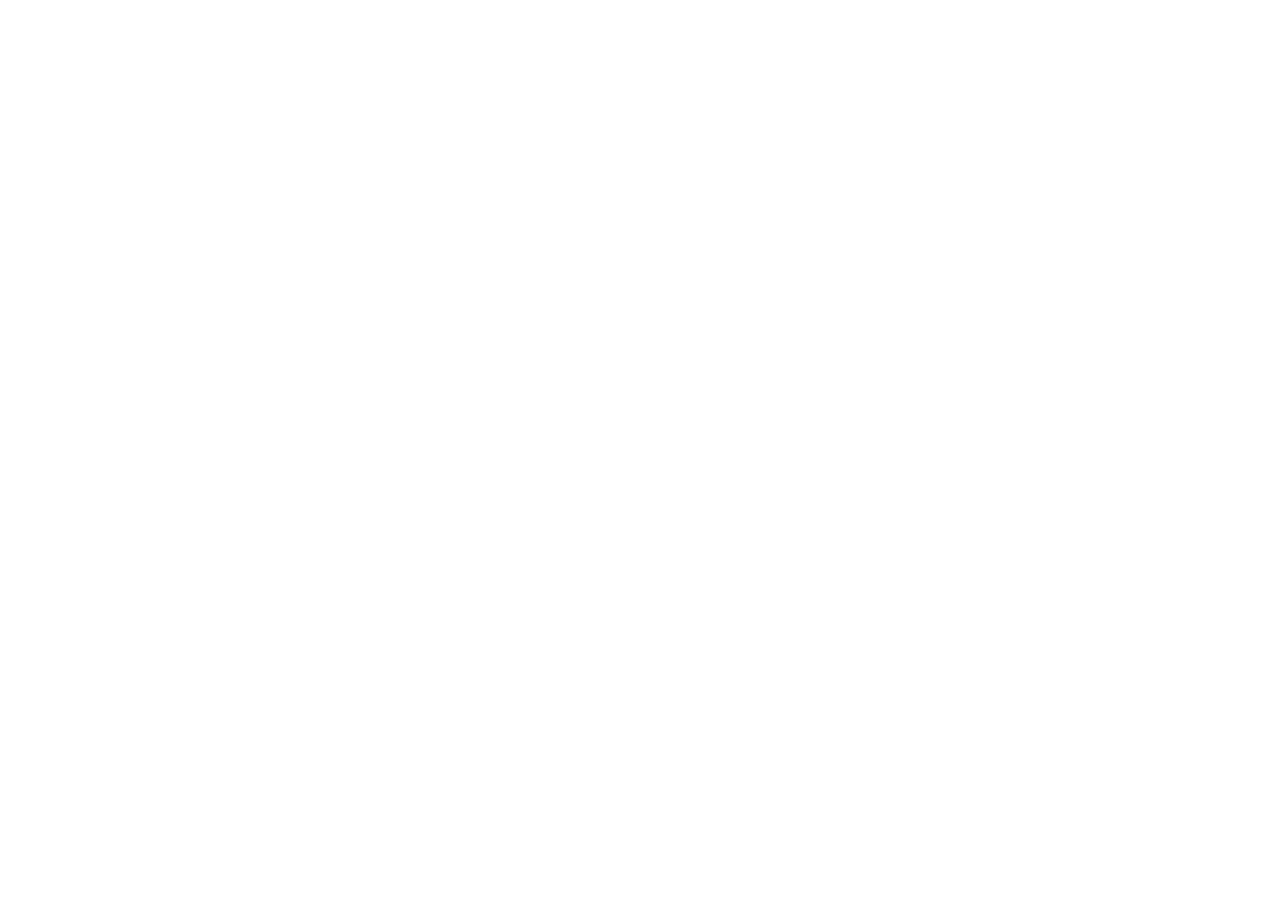
==== simulation/index.html @ a2de732e "https://virtual-labs.github.io/virtual-labs/exp-conserving-endangered-species-au click on the link t" ====
<!DOCTYPE html>
<html>
<head>
	<!-- Add CSS at the head of HTML file -->
    <link rel="stylesheet" href="./css/main.css">
</head>
<body>
		<!-- Your code goes here-->

	<!-- Add JS at the bottom of HTML file --> 
        <script src="./js/main.js"></script>
<script src="../assets/js/iframeResize.js"></script></body>
</html>
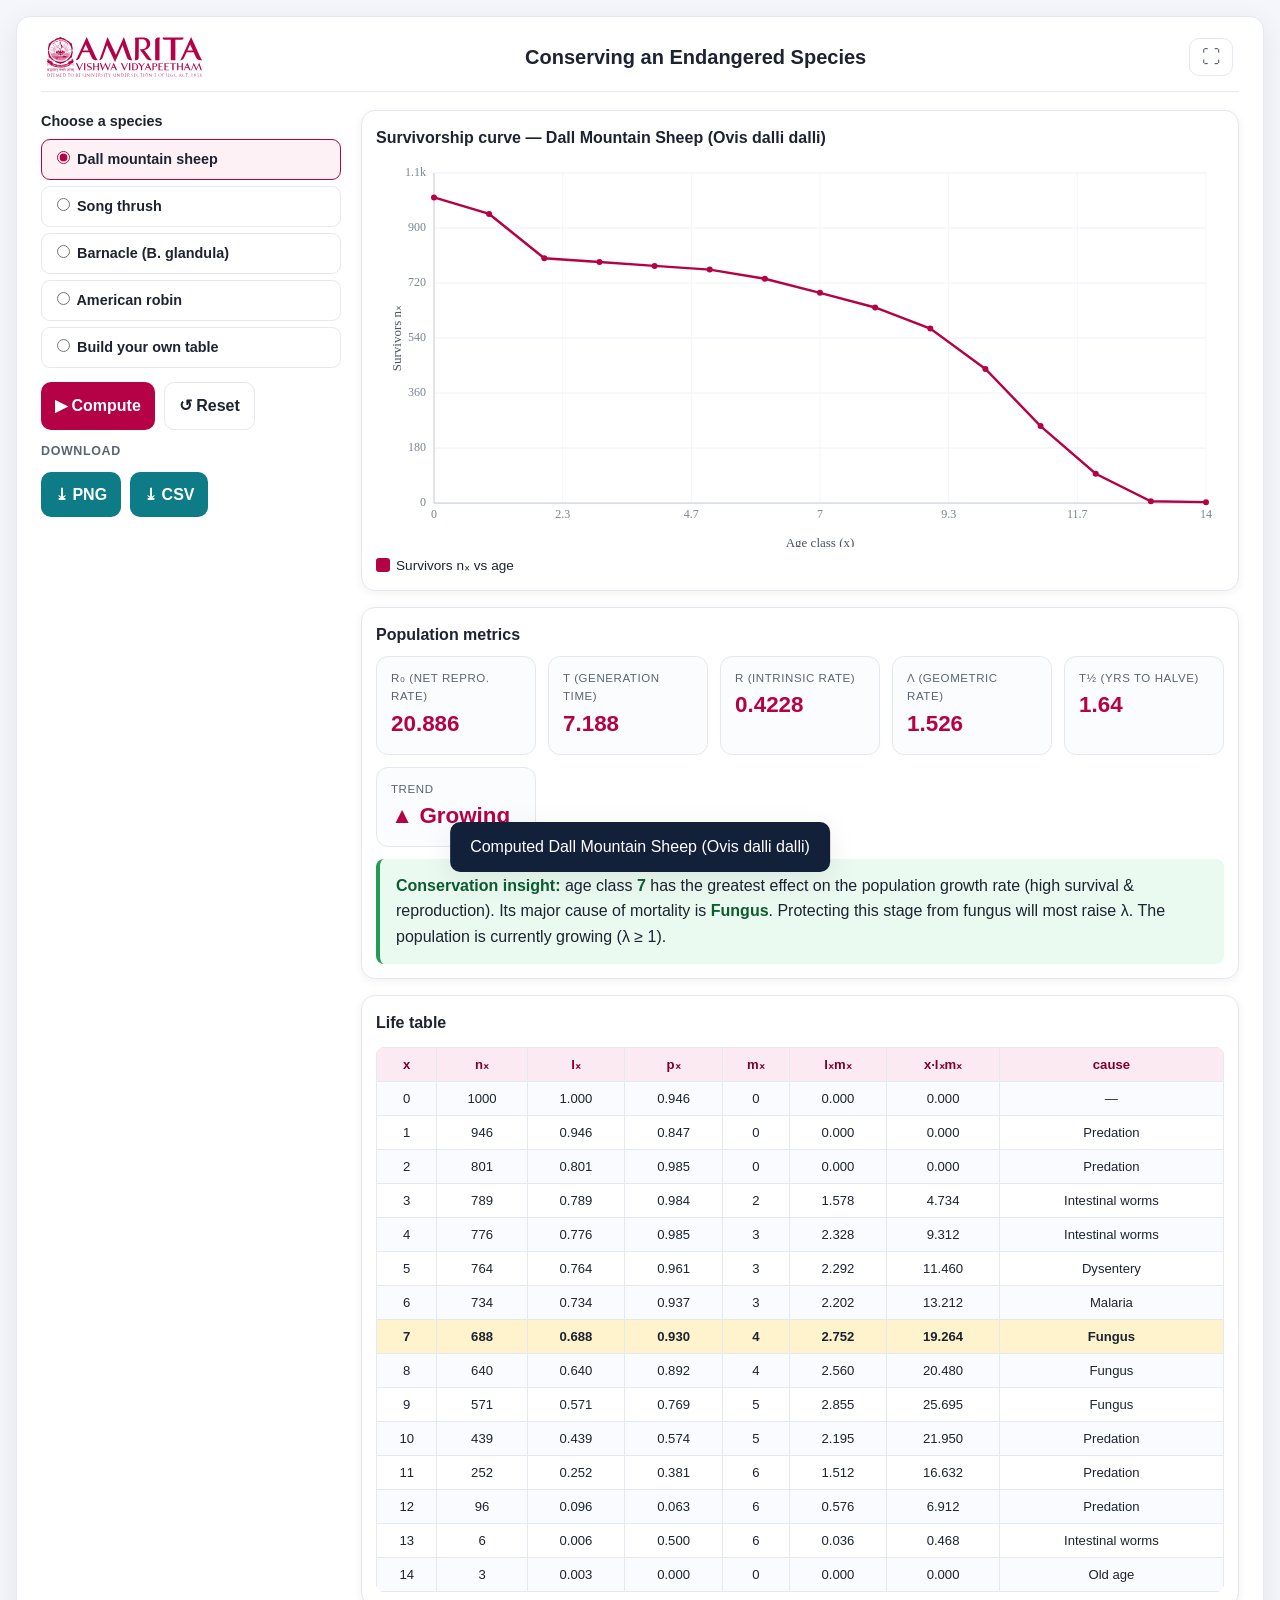
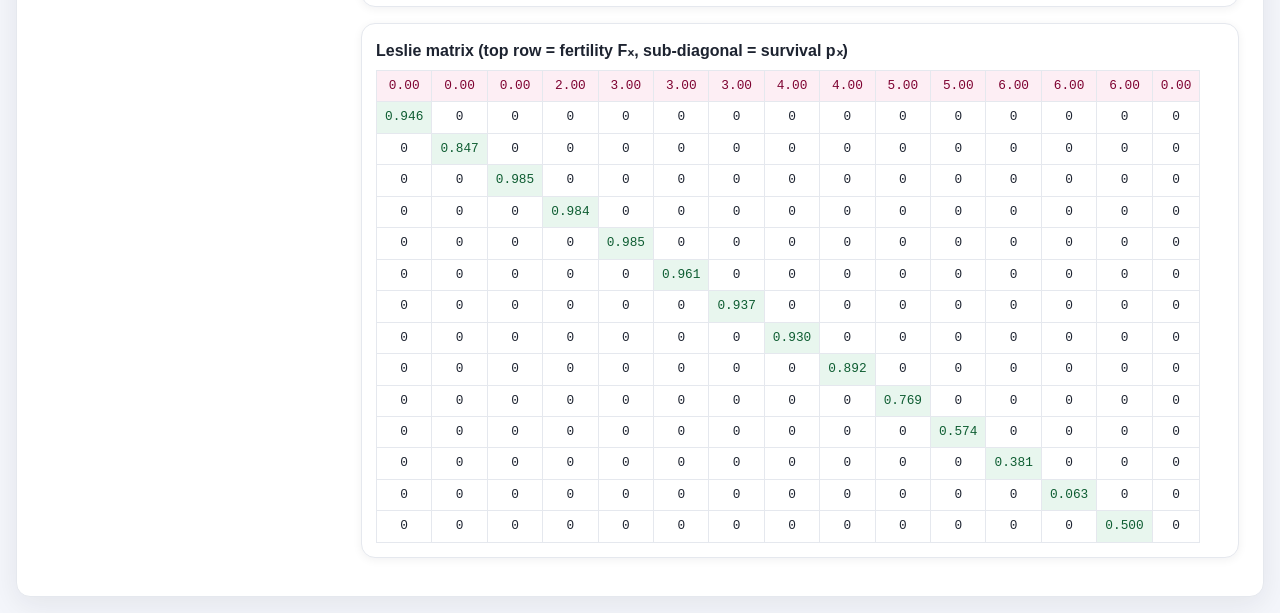
==== commit 515980d8: "https://virtual-labs.github.io/virtual-labs/exp-conserving-endangered-species-au click on the link t" ====
--- a/simulation/index.html
+++ b/simulation/index.html
@@ -1,13 +1,63 @@
 <!DOCTYPE html>
-<html>
+<html lang="en">
 <head>
-	<!-- Add CSS at the head of HTML file -->
-    <link rel="stylesheet" href="./css/main.css">
+<meta charset="UTF-8">
+<meta name="viewport" content="width=device-width, initial-scale=1.0, viewport-fit=cover">
+<title>Conserving an Endangered Species — Simulation</title>
+<link rel="stylesheet" href="./css/main.css">
 </head>
 <body>
-		<!-- Your code goes here-->
+<div class="card" id="simbox"><div class="simbar"><span class="simbar-logo" aria-hidden="true"><img src="images\logo.svg" alt="Amrita Vishwa Vidyapeetham"></span><h1 class="simbar-title">Conserving an Endangered Species</h1><button class="fs-btn" id="fsBtn" onclick="toggleFS()" title="Toggle full screen" aria-label="Toggle full screen">⛶</button></div>
+      <div class="sim">
+        <div class="controls">
+          <div class="field"><label>Choose a species</label>
+            <label class="spopt sel"><input type="radio" name="sp" value="dall" checked onchange="selSpecies(this)"> Dall mountain sheep</label>
+            <label class="spopt"><input type="radio" name="sp" value="thrush" onchange="selSpecies(this)"> Song thrush</label>
+            <label class="spopt"><input type="radio" name="sp" value="glandula" onchange="selSpecies(this)"> Barnacle (B. glandula)</label>
+            <label class="spopt"><input type="radio" name="sp" value="robin" onchange="selSpecies(this)"> American robin</label>
+            <label class="spopt"><input type="radio" name="sp" value="user" onchange="selSpecies(this)"> Build your own table</label>
+          </div>
+          <div id="userEditor" style="display:none">
+            <label style="font-weight:600;font-size:.85rem">Custom life table</label>
+            <div class="tbl-scroll"><table class="data" id="userTable"><thead><tr><th>x</th><th>nₓ</th><th>mₓ</th><th>cause</th><th></th></tr></thead><tbody></tbody></table></div>
+            <div class="btnrow"><button class="btn btn-ghost btn-sm" onclick="addRow()">＋ Row</button></div>
+          </div>
+          <div class="btnrow">
+            <button class="btn btn-primary" onclick="compute()">▶ Compute</button>
+            <button class="btn btn-ghost" onclick="resetSim()">↺ Reset</button>
+          </div>
+          <div class="dl-label">Download</div>
+<div class="btnrow">
+            <button class="btn btn-accent" onclick="downloadPNG()">⤓ PNG</button>
+            <button class="btn btn-accent" onclick="downloadCSV()">⤓ CSV</button>
+          </div>
+        </div>
 
-	<!-- Add JS at the bottom of HTML file --> 
-        <script src="./js/main.js"></script>
-<script src="../assets/js/iframeResize.js"></script></body>
+        <div>
+          <div class="plotwrap">
+            <div class="plot-title" id="spTitle">Survivorship curve</div>
+            <canvas class="chart" id="chart" width="720" height="360"></canvas>
+            <div class="legend" id="legend"></div>
+          </div>
+          <div class="plotwrap">
+            <div class="plot-title">Population metrics</div>
+            <div class="metrics" id="metrics"></div>
+            <div class="insight" id="insight" style="display:none"></div>
+          </div>
+          <div class="plotwrap">
+            <div class="plot-title">Life table</div>
+            <div class="tbl-scroll" id="lifeTable"></div>
+          </div>
+          <div class="plotwrap">
+            <div class="plot-title">Leslie matrix (top row = fertility Fₓ, sub-diagonal = survival pₓ)</div>
+            <div class="matrix" id="leslie"></div>
+          </div>
+        </div>
+      </div>
+    </div>
+<div class="toast" id="toast"></div>
+<script src="./js/main.js"></script>
+<script src="../assets/js/iframeResize.js"></script>
+        
+        </body>
 </html>
--- a/simulation/css/main.css
+++ b/simulation/css/main.css
@@ -0,0 +1,78 @@
+:root{--amrita:#b50246;--amrita-dark:#7d0130;--ink:#1d2330;--muted:#5b6472;--line:#e5e8ee;--bg:#f4f6fb;--card:#fff;--accent:#0e7c86;--good:#1f9d55;--bad:#d64545;--radius:14px;--shadow:0 8px 30px rgba(20,25,40,.08);--shadow-sm:0 2px 10px rgba(20,25,40,.06)}
+*{box-sizing:border-box}
+html{scroll-behavior:smooth}
+body{margin:0;font-family:"Segoe UI",Roboto,-apple-system,Helvetica,Arial,sans-serif;background:var(--bg);color:var(--ink);line-height:1.6}
+a{color:var(--amrita)}
+h1,h2,h3{line-height:1.25}
+main{max-width:1180px;margin:0 auto;padding:22px 18px 60px}
+@keyframes fade{from{opacity:0;transform:translateY(6px)}to{opacity:1;transform:none}}
+.card{background:var(--card);border:1px solid var(--line);border-radius:var(--radius);box-shadow:var(--shadow);padding:22px 24px;margin-bottom:20px}
+.card h2{margin-top:0;font-size:1.4rem;display:flex;align-items:center;gap:10px}
+.sim{display:grid;grid-template-columns:300px 1fr;gap:20px;align-items:start}
+@media(max-width:900px){.sim{grid-template-columns:1fr}}
+.controls .field{margin-bottom:14px}
+.controls label{font-weight:600;font-size:.9rem;display:block;margin-bottom:6px}
+.spopt{display:flex;align-items:center;gap:8px;padding:8px 10px;border:1px solid var(--line);border-radius:9px;margin:6px 0;cursor:pointer;font-size:.9rem}
+.spopt:hover{border-color:var(--amrita)}
+.spopt input{accent-color:var(--amrita)}
+.spopt.sel{border-color:var(--amrita);background:#fdf1f6}
+.btnrow{display:flex;flex-wrap:wrap;gap:9px;margin-top:10px}
+.btn{border:0;font:inherit;font-weight:700;cursor:pointer;padding:10px 14px;border-radius:10px;transition:.15s;display:inline-flex;align-items:center;gap:6px}
+.btn:active{transform:translateY(1px)}
+.btn-primary{background:var(--amrita);color:#fff}
+.btn-primary:hover{background:var(--amrita-dark)}
+.btn-ghost{background:#fff;color:var(--ink);border:1px solid var(--line)}
+.btn-ghost:hover{border-color:var(--amrita);color:var(--amrita)}
+.btn-accent{background:var(--accent);color:#fff}
+.btn-accent:hover{filter:brightness(.92)}
+.btn-sm{padding:6px 10px;font-size:.8rem}
+.plotwrap{background:#fff;border:1px solid var(--line);border-radius:var(--radius);box-shadow:var(--shadow-sm);padding:14px;margin-bottom:16px}
+.plot-title{font-weight:700;margin-bottom:6px}
+canvas.chart{width:100%;height:auto;display:block;touch-action:none}
+.legend{display:flex;gap:16px;flex-wrap:wrap;font-size:.85rem;margin-top:8px}
+.legend span{display:inline-flex;align-items:center;gap:6px}
+.legend i{width:14px;height:14px;border-radius:3px}
+table.data{width:100%;border-collapse:collapse;font-size:.82rem;margin-top:6px;overflow:hidden;border-radius:8px}
+table.data th,table.data td{border:1px solid var(--line);padding:6px 7px;text-align:center;white-space:nowrap}
+table.data th{background:#fbeaf1;color:var(--amrita-dark);position:sticky;top:0}
+table.data tr:nth-child(even) td{background:#fafbfe}
+table.data tr.hot td{background:#fff3cd;font-weight:700}
+.tbl-scroll{overflow-x:auto}
+.metrics{display:grid;grid-template-columns:repeat(auto-fit,minmax(140px,1fr));gap:12px;margin-top:8px}
+.metric{background:#fbfcfe;border:1px solid var(--line);border-radius:12px;padding:12px 14px}
+.metric .k{font-size:.72rem;color:var(--muted);text-transform:uppercase;letter-spacing:.05em}
+.metric .v{font-size:1.4rem;font-weight:800;color:var(--amrita)}
+.matrix{font-family:Consolas,monospace;font-size:.8rem;overflow-x:auto}
+.matrix table{border-collapse:collapse}
+.matrix td{border:1px solid var(--line);padding:5px 8px;text-align:center;min-width:44px}
+.matrix td.diag{background:#e8f6ee;color:#0d5c31}
+.matrix td.fert{background:#fdeef4;color:var(--amrita-dark)}
+.insight{border-left:4px solid var(--good);background:#eafaf0;padding:14px 16px;border-radius:8px;margin-top:12px}
+.insight b{color:#0d5c31}
+#userTable input{width:70px;padding:5px;border:1px solid var(--line);border-radius:6px;font:inherit}
+#userTable input.wide{width:150px}
+.toast{position:fixed;left:50%;bottom:28px;transform:translateX(-50%) translateY(20px);background:#12203a;color:#fff;padding:12px 20px;border-radius:10px;box-shadow:var(--shadow);opacity:0;pointer-events:none;transition:.3s;z-index:200}
+.toast.show{opacity:1;transform:translateX(-50%) translateY(0)}
+html,body{overflow-x:hidden;max-width:100vw}
+body{background:var(--bg);padding:16px}
+.card,.plotwrap,.sim,.controls,.metrics{min-width:0}
+.sim>*{min-width:0}
+.tbl-scroll,.matrix{max-width:100%}
+.plot-title,.simbar-title{overflow-wrap:anywhere}
+canvas{max-width:100%}
+.simbar{display:flex;align-items:center;gap:14px;padding:2px 6px 14px;border-bottom:1px solid var(--line);margin:-4px 0 18px}
+.simbar-logo img{height:40px;width:auto;display:block}
+.simbar-title{flex:1;min-width:0;text-align:center;margin:0;font-size:1.25rem;font-weight:800;color:var(--ink);line-height:1.2}
+.fs-btn{display:none;flex:0 0 auto;border:1px solid var(--line);background:#fff;color:var(--muted);cursor:pointer;font-size:1.15rem;line-height:1;padding:9px 12px;border-radius:10px;transition:.15s}
+.fs-btn:hover{border-color:var(--amrita);color:var(--amrita)}
+@media(min-width:1024px){.fs-btn{display:inline-flex}}
+#simbox{max-width:1320px;margin:0 auto}
+#simbox:fullscreen{max-width:none;width:100vw;height:100vh;overflow:auto;border-radius:0;padding:22px 28px;background:#fff}
+#simbox:-webkit-full-screen{max-width:none;width:100vw;height:100vh;overflow:auto;border-radius:0;padding:22px 28px;background:#fff}
+@media(max-width:640px){body{padding:10px}
+.card{padding:16px 15px}}
+@media(max-width:430px){.simbar-title{font-size:1rem}
+.simbar-logo img{height:30px}
+.simbar{gap:9px}}
+@media(max-width:340px){.simbar-title{font-size:.9rem}}
+.dl-label{font-weight:700;font-size:.78rem;color:var(--muted);text-transform:uppercase;letter-spacing:.05em;margin:12px 0 2px}
